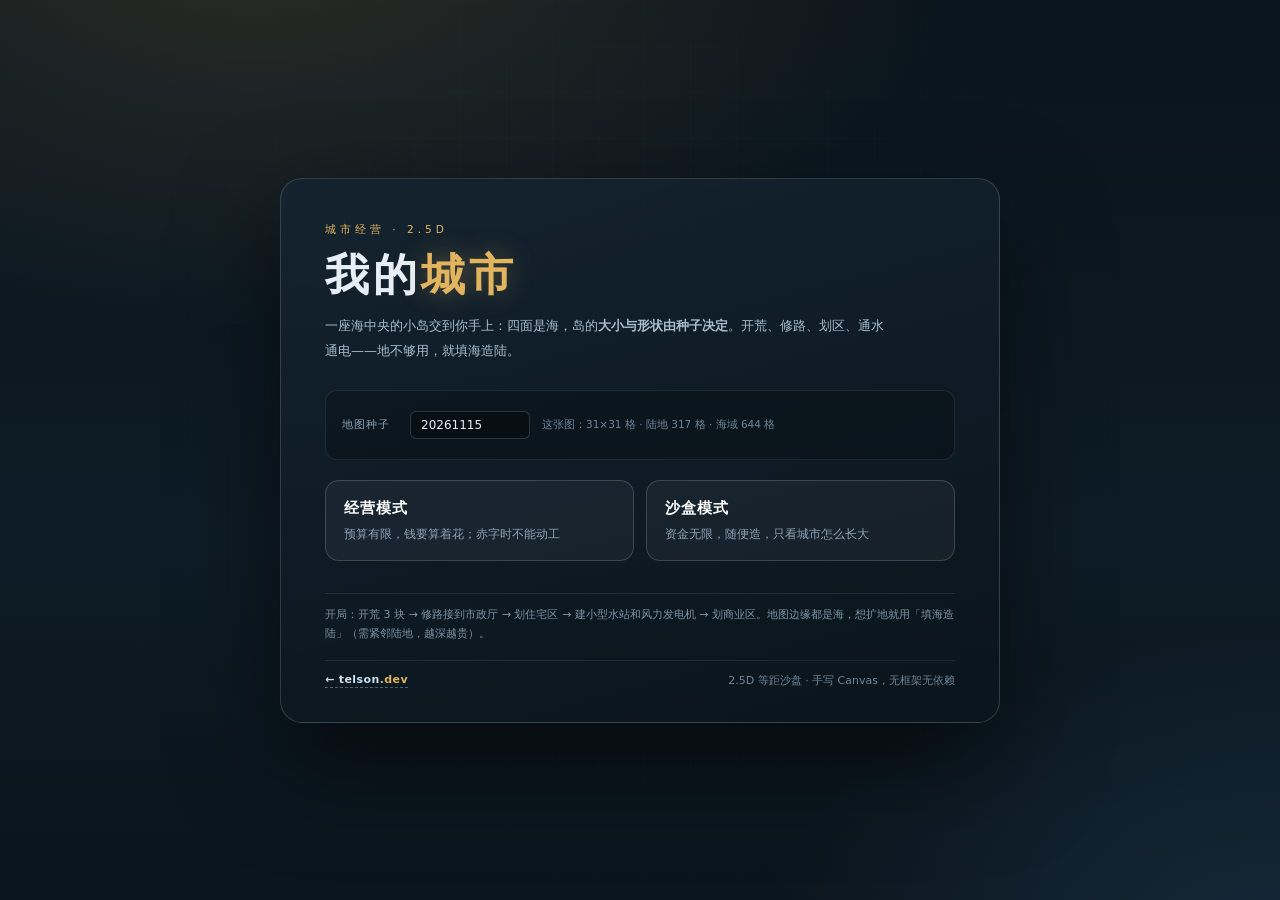
==== games/my-city/index.html @ 54192a28 "feat(games): 上线《我的城市》小游戏（/games/my-city/），作品页与站点地图收录" ====
<!DOCTYPE html>
<html lang="zh-CN">
<head>
<meta charset="utf-8">
<meta name="viewport" content="width=device-width, initial-scale=1">
<title>我的城市 — 一座由种子决定的小岛 | telson.dev</title>
<meta name="description" content="海中央的一座小岛，大小与形状由地图种子决定。开荒、修路、划区、通水通电，地不够就填海造陆。2.5D 等距视角，昼夜变化，经营与沙盒两种模式。">
<meta property="og:type" content="website">
<meta property="og:site_name" content="telson.dev">
<meta property="og:title" content="我的城市 — 一座由种子决定的小岛">
<meta property="og:description" content="开荒、修路、划区、填海造陆，把荒岛经营成城市。2.5D 等距视角，昼夜变化，无框架无依赖。">
<meta property="og:url" content="https://telson.dev/games/my-city/">
<meta name="theme-color" content="#0b161f">
<link rel="canonical" href="https://telson.dev/games/my-city/">
<link rel="icon" href="../../assets/img/icon.svg" type="image/svg+xml">
<link rel="icon" href="../../assets/img/icon.png" type="image/png">
<link rel="stylesheet" href="css/style.css">
</head>
<body>
<div id="app">
  <canvas id="world"></canvas>

  <header id="topbar">
    <div class="brand"><span class="brand-mark">市</span><span class="brand-text">我的城市</span></div>
    <div id="statChips" class="chips"></div>
    <div class="clock">
      <div class="dateline">
        <span id="dateText" class="date">第 1 年 1 月 1 日</span>
        <span id="clockText" class="tclock">06:00</span>
      </div>
      <div class="speedrow">
        <button class="sp" data-speed="0" title="暂停 (空格)">❚❚</button>
        <button class="sp active" data-speed="1" title="1×：5 分钟一天">1×</button>
        <button class="sp" data-speed="2">2×</button>
        <button class="sp" data-speed="4">4×</button>
        <button class="sp" data-speed="8">8×</button>
        <button class="sp" data-speed="16">16×</button>
        <button class="sp" data-speed="32">32×</button>
        <button class="sp" data-speed="64">64×</button>
        <button class="sp" data-speed="128">128×</button>
      </div>
      <div class="progress"><i id="dayBar"></i></div>
    </div>
    <div class="topbtns">
      <button id="btnSave" class="tb">存档</button>
      <button id="btnMenu" class="tb">菜单</button>
    </div>
  </header>

  <aside id="toolbar"></aside>
  <aside id="sidepanel"></aside>
  <div id="infoPanel" class="hidden"></div>
  <div id="layerbar"></div>
  <div id="toasts"></div>
  <div id="modalRoot"></div>

  <div id="startScreen">
    <div class="start-card">
      <div class="start-kicker">城市经营 · 2.5D</div>
      <h1>我的<span class="gold">城市</span></h1>
      <p class="start-sub">一座海中央的小岛交到你手上：四面是海，岛的<b>大小与形状由种子决定</b>。开荒、修路、划区、通水通电——地不够用，就填海造陆。</p>

      <div class="setup">
        <div class="setup-row">
          <span class="setup-label">地图种子</span>
          <input id="seedInput" class="seedinput" value="20261115" maxlength="10" spellcheck="false">
          <span id="seedHint" class="setup-hint">岛的大小、形状、地块与地图尺寸，全部由种子决定</span>
        </div>
      </div>

      <div class="modes">
        <button class="mode" data-mode="manage">
          <b>经营模式</b>
          <span>预算有限，钱要算着花；赤字时不能动工</span>
        </button>
        <button class="mode" data-mode="sandbox">
          <b>沙盒模式</b>
          <span>资金无限，随便造，只看城市怎么长大</span>
        </button>
      </div>

      <div class="start-foot">
        <button id="btnContinue" class="ghost hidden">继续上次存档</button>
        <div class="start-tip">开局：开荒 3 块 → 修路接到市政厅 → 划住宅区 → 建小型水站和风力发电机 → 划商业区。地图边缘都是海，想扩地就用「填海造陆」（需紧邻陆地，越深越贵）。</div>
      </div>

      <div class="start-site">
        <a class="site-mark" href="../../index.html">← telson<span>.dev</span></a>
        <span class="site-note">2.5D 等距沙盘 · 手写 Canvas，无框架无依赖</span>
      </div>
    </div>
  </div>
</div>

<script src="js/util.js"></script>
<script src="js/defs.js"></script>
<script src="js/mapgen.js"></script>
<script src="js/render.js"></script>
<script src="js/sim.js"></script>
<script src="js/ui.js"></script>
<script src="js/game.js"></script>
<script src="js/main.js"></script>
</body>
</html>
---- games/my-city/css/style.css ----
/* ===== 我的城市 ===== */
:root{
  --navy:#0b161f;
  --navy2:#101f2b;
  --panel:rgba(13,25,34,.88);
  --panel2:rgba(18,34,46,.92);
  --line:rgba(255,255,255,.085);
  --line2:rgba(255,255,255,.16);
  --gold:#e2b45f;
  --gold-dim:#a8843d;
  --text:#e7eef5;
  --muted:#8ea3b6;
  --green:#63c07a;
  --red:#e0675f;
  --blue:#5aa9e6;
  --amber:#e0a54a;
  --shadow:0 10px 30px rgba(0,0,0,.36);
}

*{box-sizing:border-box}
html,body{height:100%;margin:0}
body{
  background:var(--navy);
  color:var(--text);
  font-family:"Microsoft YaHei","PingFang SC","Hiragino Sans GB","Source Han Sans SC",system-ui,sans-serif;
  overflow:hidden;
  user-select:none;
  -webkit-font-smoothing:antialiased;
}
button{font-family:inherit;color:inherit;cursor:pointer;border:0;background:none}
.hidden{display:none !important}

#world{position:fixed;inset:0;display:block;width:100%;height:100%;cursor:default}
#world.dragging{cursor:grabbing}
#world.placing{cursor:crosshair}

/* ---------- 顶栏 ---------- */
#topbar{
  position:fixed;left:0;right:0;top:0;height:60px;z-index:30;
  display:flex;align-items:center;gap:14px;padding:0 14px;
  background:linear-gradient(rgba(8,17,24,.96),rgba(8,17,24,.80));
  backdrop-filter:blur(12px);
  border-bottom:1px solid var(--line);
}
.brand{display:flex;align-items:center;gap:9px;padding-right:12px;border-right:1px solid var(--line)}
.brand-mark{
  width:30px;height:30px;display:grid;place-items:center;border-radius:8px;
  background:linear-gradient(150deg,#f0cb82,var(--gold-dim));
  color:#221806;font-weight:800;font-size:16px;
  box-shadow:0 2px 10px rgba(226,180,95,.28), inset 0 1px 0 rgba(255,255,255,.5);
}
.brand-text{font-size:14px;letter-spacing:3px;color:#dce7f1;font-weight:600}

.chips{display:flex;align-items:center;gap:6px;flex:1;overflow:hidden}
.chip{
  display:flex;align-items:baseline;gap:5px;padding:4px 9px;border-radius:8px;
  background:rgba(255,255,255,.045);border:1px solid var(--line);white-space:nowrap;
  transition:.18s;
}
.chip .k{font-size:10px;color:var(--muted);letter-spacing:.5px}
.chip .v{font-size:13px;font-weight:700;font-variant-numeric:tabular-nums;color:#f2f7fc}
.chip.good .v{color:var(--green)}
.chip.bad .v{color:var(--red)}
.chip.warn .v{color:var(--amber)}

.clock{margin-left:auto;display:flex;flex-direction:column;align-items:center;gap:3px;padding:0 14px;border-left:1px solid var(--line);border-right:1px solid var(--line);min-width:288px}
.dateline{display:flex;align-items:baseline;gap:8px;white-space:nowrap}
.date{font-size:11.5px;color:#cfdbe6;letter-spacing:.5px}
.tclock{font-size:11.5px;color:var(--gold);font-variant-numeric:tabular-nums;font-weight:600;letter-spacing:.5px}
.speedrow{display:flex;gap:3px}
.sp{
  height:20px;min-width:25px;padding:0 5px;border-radius:5px;font-size:10.5px;
  color:var(--muted);background:rgba(255,255,255,.05);border:1px solid transparent;transition:.15s;
}
.sp:hover{color:#fff;background:rgba(255,255,255,.12)}
.sp.active{color:#231905;background:linear-gradient(160deg,#ecc877,var(--gold));border-color:#f6dfa9;font-weight:700}
.progress{width:100%;height:2px;background:rgba(255,255,255,.1);border-radius:2px;overflow:hidden}
.progress i{display:block;height:100%;width:0;background:linear-gradient(90deg,var(--gold-dim),var(--gold))}

.topbtns{display:flex;gap:6px}
.tb{
  height:30px;padding:0 13px;border-radius:7px;font-size:12px;color:#cfe0ee;
  background:rgba(255,255,255,.05);border:1px solid var(--line);transition:.15s;
}
.tb:hover{background:rgba(255,255,255,.12);border-color:var(--line2)}

/* ---------- 工具栏 ---------- */
#toolbar{
  position:fixed;left:12px;top:72px;bottom:12px;width:246px;z-index:20;
  overflow-y:auto;overflow-x:hidden;padding:10px;
  background:var(--panel);backdrop-filter:blur(14px);
  border:1px solid var(--line);border-radius:14px;box-shadow:var(--shadow);
  scrollbar-width:thin;scrollbar-color:rgba(255,255,255,.16) transparent;
}
#toolbar::-webkit-scrollbar{width:6px}
#toolbar::-webkit-scrollbar-thumb{background:rgba(255,255,255,.16);border-radius:3px}
.tgroup{margin-bottom:12px}
.tlabel{
  font-size:10px;letter-spacing:2px;color:var(--muted);margin:2px 2px 7px;
  display:flex;align-items:center;gap:6px;
}
.tlabel::after{content:"";flex:1;height:1px;background:var(--line)}
.tool{
  width:100%;display:flex;align-items:center;gap:8px;padding:5px 7px;margin-bottom:5px;
  border-radius:9px;border:1px solid transparent;background:rgba(255,255,255,.028);
  transition:.14s;text-align:left;
}
.tool:hover{background:rgba(255,255,255,.09);border-color:var(--line)}
.tool.active{background:linear-gradient(100deg,rgba(226,180,95,.20),rgba(226,180,95,.06));border-color:rgba(226,180,95,.55)}
.tool .ico{width:42px;height:38px;flex:none;border-radius:6px;background:rgba(0,0,0,.18)}
.tmeta{display:flex;flex-direction:column;gap:1px;min-width:0}
.tmeta b{font-size:12.5px;font-weight:600;color:#eef4fa;letter-spacing:.3px}
.tmeta span{font-size:10px;color:var(--muted);white-space:nowrap;overflow:hidden;text-overflow:ellipsis}
.tool.active .tmeta b{color:#ffe6b4}

.grid2{display:grid;grid-template-columns:1fr 1fr;gap:4px}
.grid2 .tool{margin-bottom:0;flex-direction:row;gap:5px;padding:2px 3px;align-items:center;text-align:left}
.grid2 .tool .ico{width:32px;height:26px}
.grid2 .tmeta{min-width:0}
.grid2 .tmeta b{font-size:10.5px;white-space:nowrap;overflow:hidden;text-overflow:ellipsis}
.grid2 .tmeta span{font-size:8.5px;white-space:nowrap;overflow:hidden;text-overflow:ellipsis}

/* ---------- 右侧面板 ---------- */
#sidepanel{
  position:fixed;right:12px;top:72px;width:240px;z-index:20;
  max-height:calc(100vh - 84px);overflow-y:auto;
  display:flex;flex-direction:column;gap:9px;
  scrollbar-width:thin;scrollbar-color:rgba(255,255,255,.16) transparent;
}
#sidepanel::-webkit-scrollbar{width:6px}
#sidepanel::-webkit-scrollbar-thumb{background:rgba(255,255,255,.16);border-radius:3px}
.card{
  background:var(--panel);backdrop-filter:blur(14px);
  border:1px solid var(--line);border-radius:12px;padding:10px 11px;box-shadow:var(--shadow);
}
.card h3{
  margin:0 0 8px;font-size:11px;font-weight:600;letter-spacing:2px;color:#c9d8e5;
  display:flex;align-items:center;gap:6px;
}
.card h3 .tag{
  font-size:9px;letter-spacing:0;padding:1px 5px;border-radius:4px;font-weight:600;
  background:rgba(226,180,95,.16);color:var(--gold);
}
.row{display:flex;justify-content:space-between;align-items:center;font-size:11.5px;padding:3px 0;color:#c3d3e1}
.row b{font-weight:600;font-variant-numeric:tabular-nums;color:#f0f6fb}
.row .up{color:var(--green)}
.row .down{color:var(--red)}
.bar{height:4px;border-radius:3px;background:rgba(255,255,255,.09);overflow:hidden;margin:2px 0 6px}
.bar i{display:block;height:100%;border-radius:3px;transition:width .3s}
.meter{display:flex;flex-direction:column;gap:0}
.meter .top{display:flex;justify-content:space-between;font-size:11px;color:var(--muted);margin-top:4px}
.meter .top b{color:#dbe7f2;font-weight:600;font-variant-numeric:tabular-nums}

.goal{display:flex;align-items:center;gap:8px;font-size:11.5px;padding:4px 0;color:#c3d3e1}
.goal .dot{width:7px;height:7px;border-radius:50%;background:rgba(255,255,255,.2);flex:none}
.goal.done{color:var(--green)}
.goal.done .dot{background:var(--green);box-shadow:0 0 8px rgba(99,192,122,.7)}
.goal .val{margin-left:auto;color:var(--muted);font-variant-numeric:tabular-nums}

.tut{border-color:rgba(226,180,95,.34);background:linear-gradient(160deg,rgba(226,180,95,.13),rgba(13,25,34,.9))}
.tut .step{font-size:11.5px;color:#e8f0f7;line-height:1.65}
.tut .step em{color:var(--gold);font-style:normal;font-weight:600}
.tut .dots{display:flex;gap:4px;margin-top:8px}
.tut .dots i{height:3px;flex:1;border-radius:2px;background:rgba(255,255,255,.14)}
.tut .dots i.on{background:var(--gold)}

/* ---------- 地块信息 ---------- */
#infoPanel{
  position:fixed;left:266px;bottom:12px;width:290px;z-index:21;
  background:var(--panel2);backdrop-filter:blur(14px);
  border:1px solid var(--line2);border-radius:12px;box-shadow:var(--shadow);
  padding:11px 12px;
}
#infoPanel .ip-head{display:flex;align-items:center;gap:8px;margin-bottom:7px}
#infoPanel .ip-title{font-size:13.5px;font-weight:700;letter-spacing:.5px}
#infoPanel .ip-sub{font-size:10.5px;color:var(--muted)}
#infoPanel .ip-close{margin-left:auto;color:var(--muted);font-size:14px;padding:0 3px}
#infoPanel .ip-close:hover{color:#fff}
#infoPanel .badges{display:flex;flex-wrap:wrap;gap:4px;margin:7px 0}
.badge{font-size:9.5px;padding:2px 6px;border-radius:5px;background:rgba(255,255,255,.07);color:var(--muted);border:1px solid transparent}
.badge.on{color:var(--green);background:rgba(99,192,122,.12);border-color:rgba(99,192,122,.28)}
.badge.off{color:var(--red);background:rgba(224,103,95,.1);border-color:rgba(224,103,95,.24)}
.ip-actions{display:flex;gap:6px;margin-top:9px}
.ip-actions button{
  flex:1;height:28px;border-radius:7px;font-size:11.5px;
  background:rgba(224,103,95,.14);border:1px solid rgba(224,103,95,.32);color:#f0a9a3;
}
.ip-actions button:hover{background:rgba(224,103,95,.26)}

/* ---------- 图层条 ---------- */
#layerbar{
  position:fixed;left:50%;transform:translateX(-50%);bottom:12px;z-index:19;display:flex;gap:5px;
  padding:5px;border-radius:10px;background:var(--panel);border:1px solid var(--line);
  backdrop-filter:blur(12px);box-shadow:var(--shadow);
}
.lb{height:26px;padding:0 10px;border-radius:6px;font-size:11px;color:var(--muted);white-space:nowrap;transition:.14s}
.lb:hover{color:#fff;background:rgba(255,255,255,.1)}
.lb.active{color:#231905;background:linear-gradient(160deg,#ecc877,var(--gold));font-weight:700}
.legend{
  position:fixed;left:240px;bottom:54px;z-index:19;padding:6px 9px;border-radius:8px;
  background:var(--panel);border:1px solid var(--line);font-size:10px;color:var(--muted);
  display:flex;align-items:center;gap:8px;
}
.legend .sw{width:11px;height:11px;border-radius:3px;display:inline-block}

/* ---------- 提示 ---------- */
#toasts{position:fixed;left:50%;transform:translateX(-50%);bottom:58px;width:360px;display:flex;flex-direction:column;align-items:center;gap:6px;z-index:40;pointer-events:none}
.toast{
  max-width:360px;padding:8px 13px;border-radius:9px;font-size:12px;line-height:1.5;
  background:rgba(16,31,43,.96);border:1px solid var(--line2);border-left:3px solid var(--gold);
  box-shadow:var(--shadow);animation:tin .25s ease-out;
}
.toast.bad{border-left-color:var(--red)}
.toast.good{border-left-color:var(--green)}
.toast.out{animation:tout .35s forwards}
@keyframes tin{from{opacity:0;transform:translateY(10px)}to{opacity:1;transform:none}}
@keyframes tout{to{opacity:0;transform:translateY(-6px)}}

/* ---------- 弹窗 ---------- */
#modalRoot{position:fixed;inset:0;z-index:60;display:none;place-items:center;background:rgba(4,9,13,.66);backdrop-filter:blur(5px)}
#modalRoot.on{display:grid}
.modal{
  width:min(560px,calc(100vw - 48px));max-height:calc(100vh - 80px);overflow:auto;
  background:linear-gradient(165deg,rgba(22,38,51,.98),rgba(12,24,33,.99));
  border:1px solid var(--line2);border-radius:16px;padding:22px 24px;box-shadow:0 24px 70px rgba(0,0,0,.6);
  animation:min .22s ease-out;
}
@keyframes min{from{opacity:0;transform:translateY(14px) scale(.98)}to{opacity:1;transform:none}}
.modal .m-kicker{font-size:10px;letter-spacing:2.5px;color:var(--gold);margin-bottom:6px}
.modal h2{margin:0 0 10px;font-size:19px;letter-spacing:1px;font-weight:700}
.modal p{margin:0 0 14px;font-size:12.5px;line-height:1.8;color:#b9cad8}
.modal .m-actions{display:flex;flex-direction:column;gap:7px;margin-top:14px}
.mbtn{
  padding:11px 14px;border-radius:9px;font-size:12.5px;text-align:left;
  background:rgba(255,255,255,.055);border:1px solid var(--line2);transition:.15s;line-height:1.5;
}
.mbtn:hover{background:rgba(226,180,95,.16);border-color:rgba(226,180,95,.5)}
.mbtn b{display:block;font-size:12.5px;margin-bottom:2px;color:#fff}
.mbtn span{color:var(--muted);font-size:11px}
.mrow{display:flex;gap:8px;margin-top:16px;justify-content:flex-end}
.mrow button{
  height:32px;padding:0 16px;border-radius:8px;font-size:12px;color:#cfe0ee;
  background:rgba(255,255,255,.06);border:1px solid var(--line2);
}
.mrow button.primary{background:linear-gradient(160deg,#ecc877,var(--gold));color:#221806;font-weight:700;border-color:#f6dfa9}
.mrow button:hover{filter:brightness(1.1)}
.grade{font-size:56px;font-weight:800;letter-spacing:2px;line-height:1;
  background:linear-gradient(160deg,#ffe9b0,var(--gold-dim));-webkit-background-clip:text;background-clip:text;color:transparent}
.mlist{display:grid;grid-template-columns:1fr 1fr;gap:8px 16px;margin:12px 0}
.mlist div{display:flex;justify-content:space-between;font-size:12px;color:#b9cad8;padding:4px 0;border-bottom:1px dashed rgba(255,255,255,.09)}
.mlist b{color:#fff;font-variant-numeric:tabular-nums}
.slot{
  display:flex;align-items:center;gap:10px;padding:10px 12px;border-radius:9px;
  background:rgba(255,255,255,.045);border:1px solid var(--line);margin-bottom:6px;
}
.slot .sinfo{flex:1;min-width:0}
.slot .sinfo b{display:block;font-size:12px}
.slot .sinfo span{font-size:10.5px;color:var(--muted)}
.slot button{height:26px;padding:0 10px;border-radius:6px;font-size:11px;background:rgba(255,255,255,.08);border:1px solid var(--line2);color:#cfe0ee}
.slot button:hover{background:rgba(255,255,255,.16)}

/* ---------- 开始界面 ---------- */
#startScreen{
  position:fixed;inset:0;z-index:80;display:grid;place-items:center;overflow:auto;
  background:
    radial-gradient(1200px 700px at 20% -10%,rgba(226,180,95,.16),transparent 60%),
    radial-gradient(900px 600px at 100% 110%,rgba(90,169,230,.16),transparent 60%),
    linear-gradient(180deg,#0a141c,#0d1c26 60%,#0a141c);
}
#startScreen::before{
  content:"";position:absolute;inset:0;opacity:.5;
  background-image:linear-gradient(rgba(255,255,255,.03) 1px,transparent 1px),linear-gradient(90deg,rgba(255,255,255,.03) 1px,transparent 1px);
  background-size:46px 46px;
  mask-image:radial-gradient(circle at 50% 45%,#000 20%,transparent 78%);
}
.start-card{position:relative;width:min(720px,calc(100vw - 48px));padding:44px 44px 34px;
  background:linear-gradient(165deg,rgba(20,36,48,.92),rgba(10,20,28,.96));
  border:1px solid var(--line2);border-radius:22px;box-shadow:0 40px 100px rgba(0,0,0,.55);
}
.start-kicker{font-size:10.5px;letter-spacing:4px;color:var(--gold);margin-bottom:14px}
.start-card h1{margin:0 0 14px;font-size:44px;letter-spacing:4px;font-weight:800;line-height:1.1}
.start-card h1 .gold{color:var(--gold);text-shadow:0 0 26px rgba(226,180,95,.35)}
.start-sub{margin:0 0 26px;font-size:13px;line-height:1.95;color:#a9bccc;max-width:560px}
.modes{display:grid;grid-template-columns:1fr 1fr;gap:12px}
.mode{
  text-align:left;padding:18px 18px 16px;border-radius:14px;
  background:rgba(255,255,255,.045);border:1px solid var(--line2);transition:.18s;
}
.mode:hover{background:rgba(226,180,95,.12);border-color:rgba(226,180,95,.55);transform:translateY(-2px)}
.mode b{display:block;font-size:15px;margin-bottom:7px;letter-spacing:1px;color:#fff}
.mode span{font-size:11.5px;line-height:1.7;color:var(--muted)}
.start-foot{display:flex;align-items:center;gap:12px;margin-top:18px}
.seed{font-size:11px;color:var(--muted);display:flex;align-items:center;gap:8px}
.seed input{
  width:110px;height:30px;border-radius:7px;padding:0 10px;font-size:12px;color:#e7eef5;
  background:rgba(0,0,0,.3);border:1px solid var(--line2);outline:none;font-family:inherit;
}
.seed input:focus{border-color:rgba(226,180,95,.6)}
.ghost{height:30px;padding:0 14px;border-radius:7px;font-size:11.5px;color:#cfe0ee;
  background:transparent;border:1px dashed var(--line2)}
.ghost:hover{background:rgba(255,255,255,.07)}
.start-tip{font-size:11px;color:#7e93a5;line-height:1.7;border-top:1px solid var(--line);padding-top:12px;margin-top:14px;flex:1}

/* ---------- 开始界面：尺寸设置 ---------- */
.setup{margin:0 0 20px;padding:14px 16px;border-radius:12px;background:rgba(0,0,0,.22);border:1px solid var(--line)}
.setup-row{display:flex;align-items:center;gap:12px;margin:6px 0;flex-wrap:wrap}
.setup-label{font-size:11px;color:var(--muted);letter-spacing:1px;min-width:56px}
.seedinput{
  width:120px;height:28px;border-radius:6px;padding:0 10px;font-size:12px;color:#e7eef5;
  background:rgba(0,0,0,.3);border:1px solid var(--line2);outline:none;font-family:inherit;
}
.seedinput:focus{border-color:rgba(226,180,95,.6)}
.setup-hint{font-size:10.5px;color:#6f8496}
.ip-desc{font-size:11px;line-height:1.6;color:#9fb2c2;margin:2px 0 6px;padding-bottom:6px;border-bottom:1px dashed rgba(255,255,255,.09)}

/* 窄屏兜底 */
@media (max-width:1180px){
  #sidepanel{display:none}
  .chips .chip.opt{display:none}
  #infoPanel{width:250px}
  #toolbar{width:226px}
}

/* 站点归属条（嵌到 telson.dev 时显示） */
.start-site{
  display:flex;align-items:center;justify-content:space-between;gap:12px;
  margin-top:16px;padding-top:12px;border-top:1px solid var(--line);
  font-size:11px;color:#7e93a5;flex-wrap:wrap;
}
.site-mark{
  color:#cfe0ee;text-decoration:none;font-weight:600;letter-spacing:.4px;
  border-bottom:1px dashed rgba(207,224,238,.35);padding-bottom:1px;
}
.site-mark span{color:var(--gold)}
.site-mark:hover{color:#fff;border-bottom-color:var(--gold)}
.site-note{color:#6f8496}
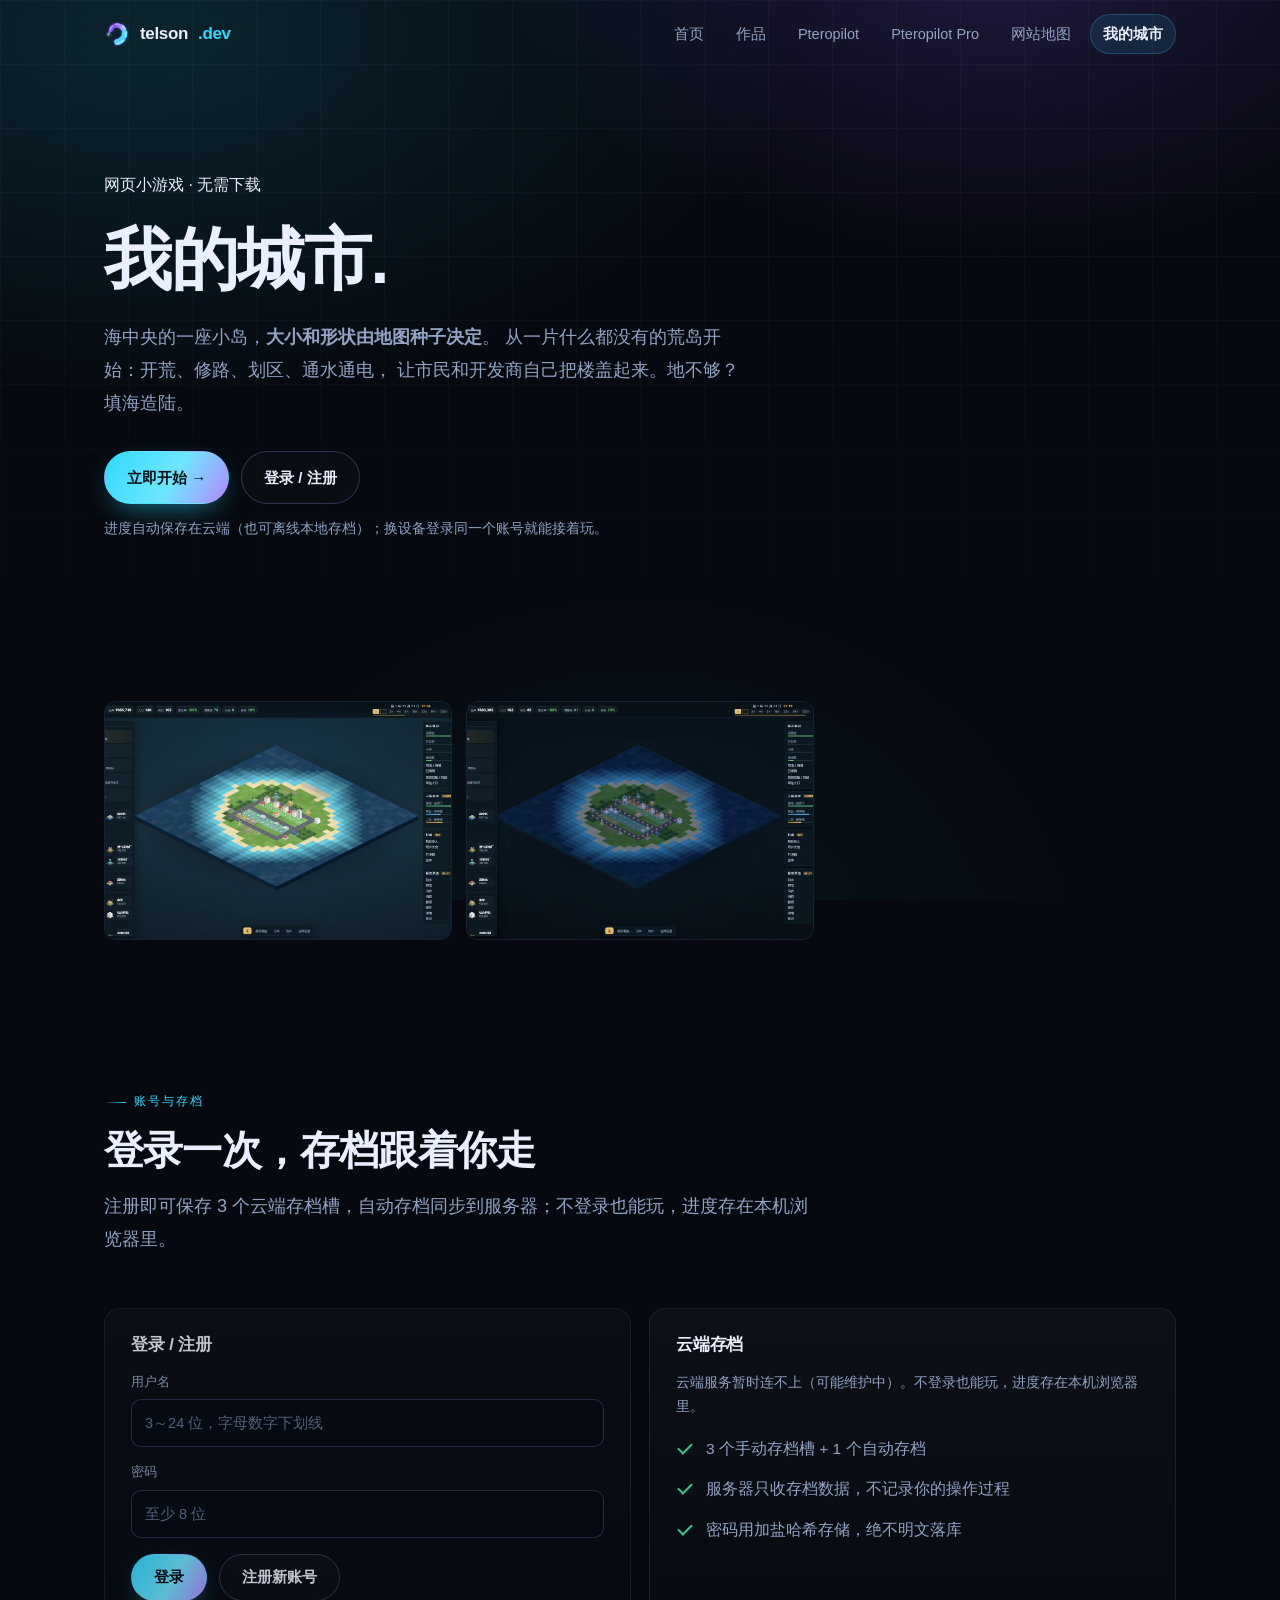
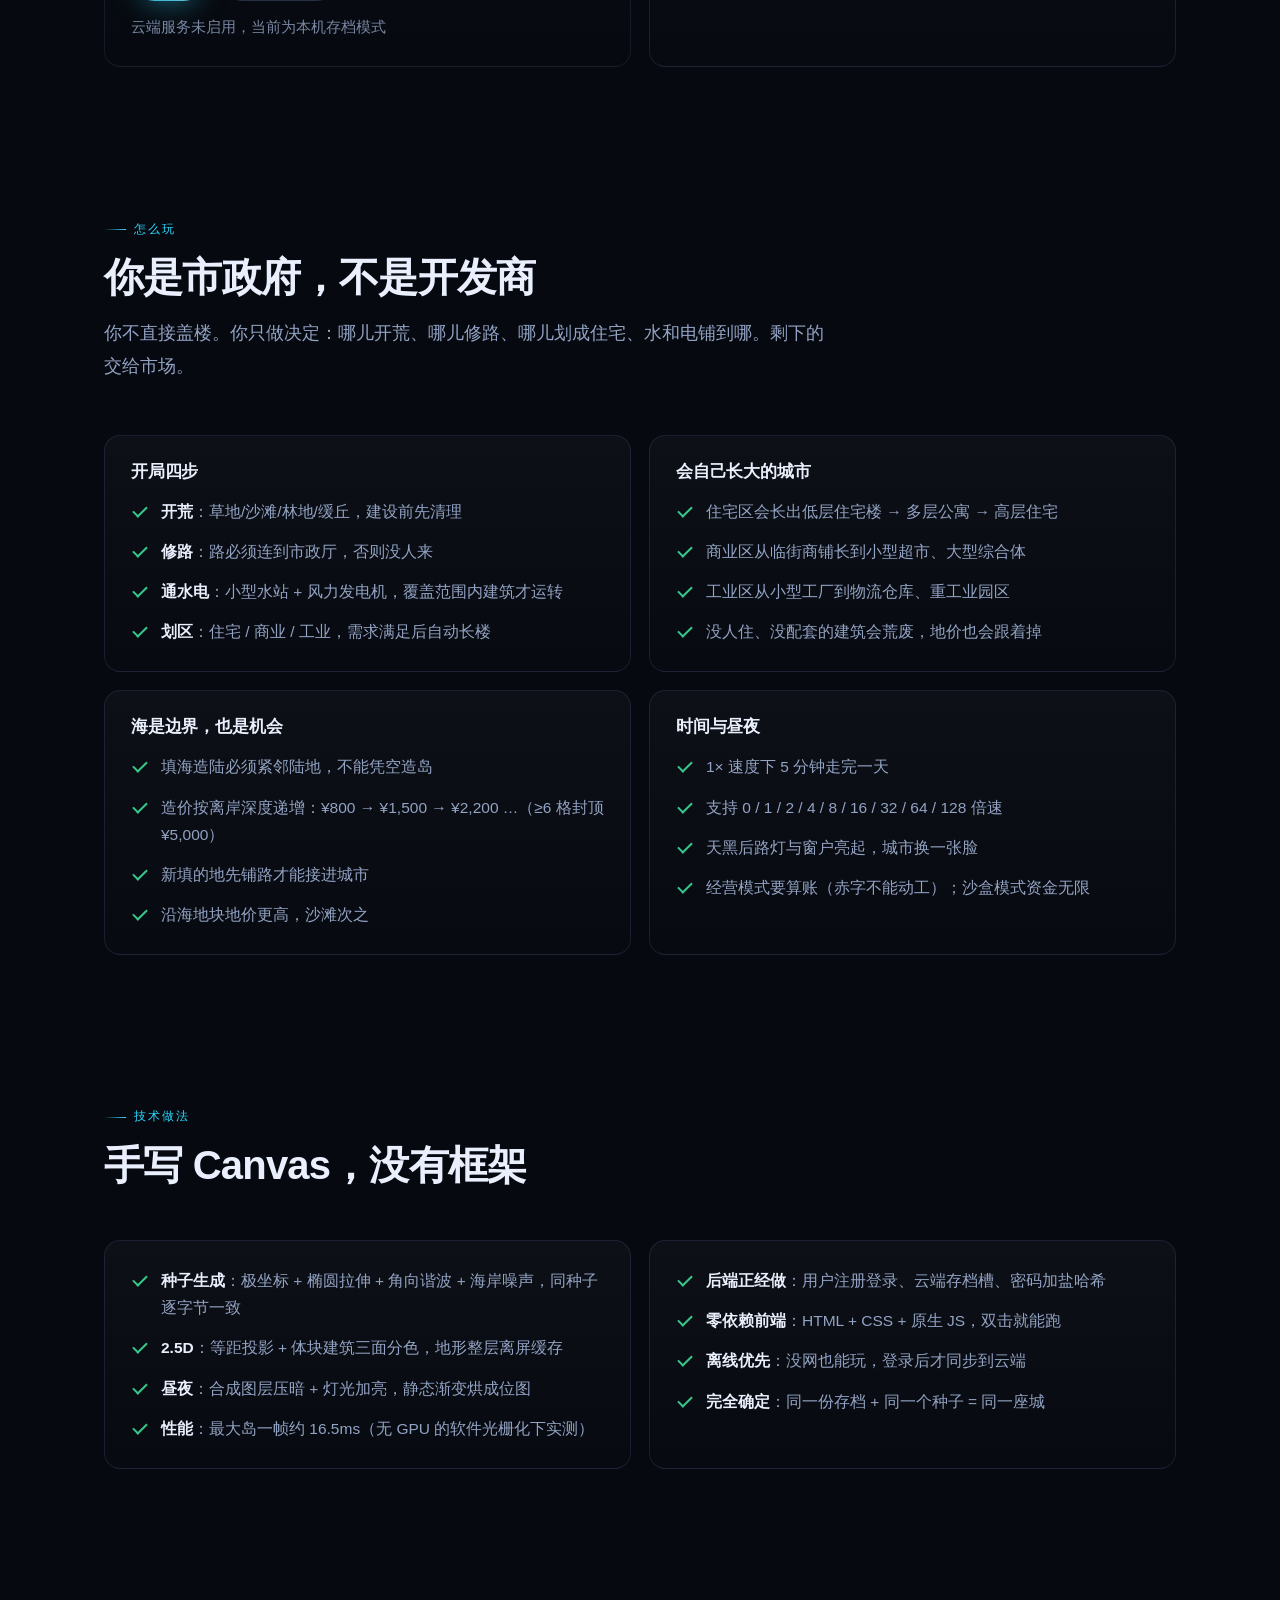
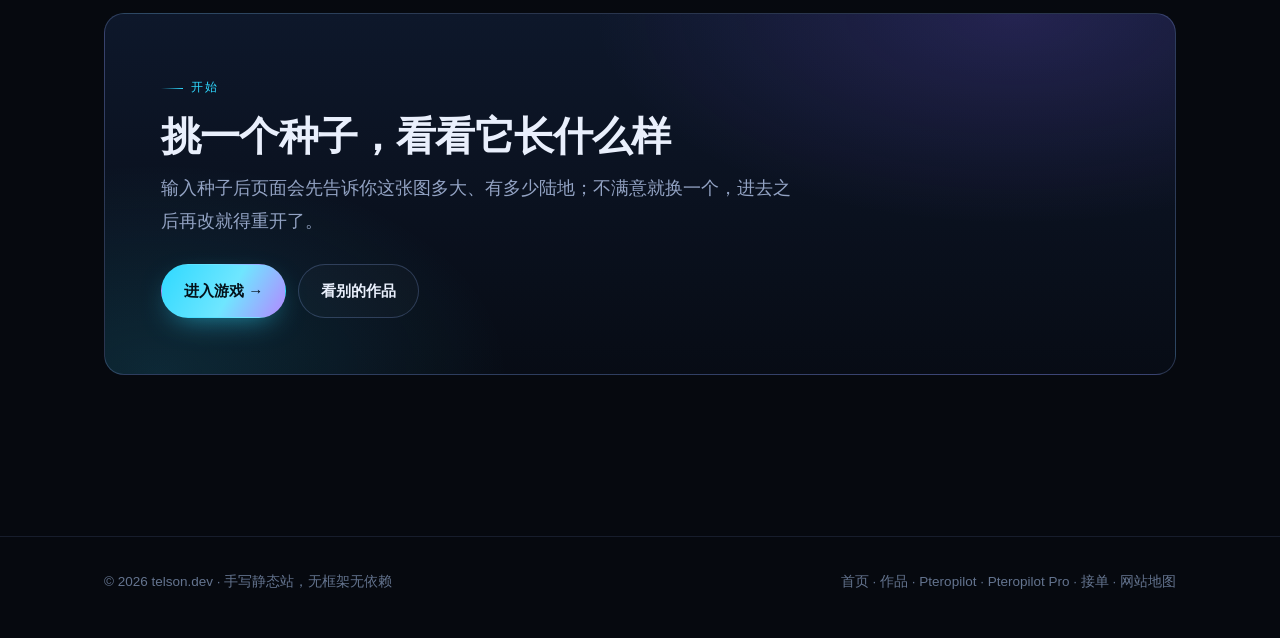
==== commit d23f7013: "feat(games): ????????????,??????/?????,????????? 12" ====
--- a/games/my-city/index.html
+++ b/games/my-city/index.html
@@ -4,101 +4,250 @@
 <meta charset="utf-8">
 <meta name="viewport" content="width=device-width, initial-scale=1">
 <title>我的城市 — 一座由种子决定的小岛 | telson.dev</title>
-<meta name="description" content="海中央的一座小岛，大小与形状由地图种子决定。开荒、修路、划区、通水通电，地不够就填海造陆。2.5D 等距视角，昼夜变化，经营与沙盒两种模式。">
+<meta name="description" content="海中央的一座小岛，大小与形状由地图种子决定。开荒、修路、划区、通水通电，地不够就填海造陆。2.5D 等距视角，昼夜变化，经营与沙盒两种模式，支持云端存档。">
+<meta name="author" content="telson">
 <meta property="og:type" content="website">
 <meta property="og:site_name" content="telson.dev">
 <meta property="og:title" content="我的城市 — 一座由种子决定的小岛">
 <meta property="og:description" content="开荒、修路、划区、填海造陆，把荒岛经营成城市。2.5D 等距视角，昼夜变化，无框架无依赖。">
+<meta property="og:image" content="https://telson.dev/assets/img/my-city.jpg">
 <meta property="og:url" content="https://telson.dev/games/my-city/">
-<meta name="theme-color" content="#0b161f">
-<link rel="canonical" href="https://telson.dev/games/my-city/">
+<meta name="twitter:card" content="summary_large_image">
+<meta name="theme-color" content="#06090f">
 <link rel="icon" href="../../assets/img/icon.svg" type="image/svg+xml">
 <link rel="icon" href="../../assets/img/icon.png" type="image/png">
-<link rel="stylesheet" href="css/style.css">
+<link rel="canonical" href="https://telson.dev/games/my-city/">
+<script type="application/ld+json">{"@context":"https://schema.org","@type":"VideoGame","name":"我的城市","alternateName":"My City","url":"https://telson.dev/games/my-city/","description":"种子生成的海岛城市经营游戏，2.5D 等距视角，支持填海造陆与昼夜变化。","genre":"城市经营","gamePlatform":"Web","applicationCategory":"Game","operatingSystem":"任意（浏览器）","author":{"@type":"Person","name":"telson","url":"https://telson.dev/"}}</script>
+<link rel="stylesheet" href="../../assets/css/style.css?v=20261121a">
 </head>
-<body>
-<div id="app">
-  <canvas id="world"></canvas>
-
-  <header id="topbar">
-    <div class="brand"><span class="brand-mark">市</span><span class="brand-text">我的城市</span></div>
-    <div id="statChips" class="chips"></div>
-    <div class="clock">
-      <div class="dateline">
-        <span id="dateText" class="date">第 1 年 1 月 1 日</span>
-        <span id="clockText" class="tclock">06:00</span>
-      </div>
-      <div class="speedrow">
-        <button class="sp" data-speed="0" title="暂停 (空格)">❚❚</button>
-        <button class="sp active" data-speed="1" title="1×：5 分钟一天">1×</button>
-        <button class="sp" data-speed="2">2×</button>
-        <button class="sp" data-speed="4">4×</button>
-        <button class="sp" data-speed="8">8×</button>
-        <button class="sp" data-speed="16">16×</button>
-        <button class="sp" data-speed="32">32×</button>
-        <button class="sp" data-speed="64">64×</button>
-        <button class="sp" data-speed="128">128×</button>
-      </div>
-      <div class="progress"><i id="dayBar"></i></div>
-    </div>
-    <div class="topbtns">
-      <button id="btnSave" class="tb">存档</button>
-      <button id="btnMenu" class="tb">菜单</button>
-    </div>
-  </header>
-
-  <aside id="toolbar"></aside>
-  <aside id="sidepanel"></aside>
-  <div id="infoPanel" class="hidden"></div>
-  <div id="layerbar"></div>
-  <div id="toasts"></div>
-  <div id="modalRoot"></div>
-
-  <div id="startScreen">
-    <div class="start-card">
-      <div class="start-kicker">城市经营 · 2.5D</div>
-      <h1>我的<span class="gold">城市</span></h1>
-      <p class="start-sub">一座海中央的小岛交到你手上：四面是海，岛的<b>大小与形状由种子决定</b>。开荒、修路、划区、通水通电——地不够用，就填海造陆。</p>
-
-      <div class="setup">
-        <div class="setup-row">
-          <span class="setup-label">地图种子</span>
-          <input id="seedInput" class="seedinput" value="20261115" maxlength="10" spellcheck="false">
-          <span id="seedHint" class="setup-hint">岛的大小、形状、地块与地图尺寸，全部由种子决定</span>
-        </div>
-      </div>
-
-      <div class="modes">
-        <button class="mode" data-mode="manage">
-          <b>经营模式</b>
-          <span>预算有限，钱要算着花；赤字时不能动工</span>
-        </button>
-        <button class="mode" data-mode="sandbox">
-          <b>沙盒模式</b>
-          <span>资金无限，随便造，只看城市怎么长大</span>
-        </button>
-      </div>
-
-      <div class="start-foot">
-        <button id="btnContinue" class="ghost hidden">继续上次存档</button>
-        <div class="start-tip">开局：开荒 3 块 → 修路接到市政厅 → 划住宅区 → 建小型水站和风力发电机 → 划商业区。地图边缘都是海，想扩地就用「填海造陆」（需紧邻陆地，越深越贵）。</div>
-      </div>
-
-      <div class="start-site">
-        <a class="site-mark" href="../../index.html">← telson<span>.dev</span></a>
-        <span class="site-note">2.5D 等距沙盘 · 手写 Canvas，无框架无依赖</span>
-      </div>
-    </div>
+<body data-title-zh="我的城市 — 一座由种子决定的小岛 | telson.dev" data-title-tw="我的城市 — 一座由種子決定的小島 | telson.dev" data-title-en="My City — an island decided by a seed | telson.dev">
+
+<div class="bg-field"></div>
+<div class="bg-grid"></div>
+<canvas class="grid-canvas" aria-hidden="true"></canvas>
+<div class="scroll-progress" aria-hidden="true"><i></i></div>
+
+<header class="nav">
+  <div class="wrap nav__inner">
+    <a class="brand" href="../../index.html">
+      <img src="../../assets/img/mark.svg" alt="telson">
+      telson<span>.dev</span>
+    </a>
+    <button class="nav__toggle" type="button" aria-label="菜单" aria-expanded="false" aria-controls="nav-links">
+      <svg width="18" height="18" viewBox="0 0 24 24" fill="none" stroke="currentColor" stroke-width="2" stroke-linecap="round"><path d="M4 7h16M4 12h16M4 17h16"/></svg>
+    </button>
+    <nav class="nav__links" id="nav-links" aria-label="主导航">
+      <a class="nav__link" href="../../index.html">首页</a>
+      <a class="nav__link" href="../../projects.html">作品</a>
+      <a class="nav__link" href="../../pteropilot.html">Pteropilot</a>
+      <a class="nav__link" href="../../pro.html">Pteropilot Pro</a>
+      <a class="nav__link" href="../../sitemap.html">网站地图</a>
+      <a class="nav__link nav__link--cta" href="./" aria-current="page">我的城市</a>
+    </nav>
   </div>
-</div>
-
-<script src="js/util.js"></script>
-<script src="js/defs.js"></script>
-<script src="js/mapgen.js"></script>
-<script src="js/render.js"></script>
-<script src="js/sim.js"></script>
-<script src="js/ui.js"></script>
-<script src="js/game.js"></script>
-<script src="js/main.js"></script>
+</header>
+
+<main>
+
+  <!-- ============ hero ============ -->
+  <section class="hero">
+    <div class="wrap">
+      <div class="hero__badge"><span class="dot-live"></span>网页小游戏 · 无需下载</div>
+      <h1>我的城市<span class="hero__grad">.</span></h1>
+      <p class="lead" style="max-width:640px">
+        海中央的一座小岛，<strong>大小和形状由地图种子决定</strong>。
+        从一片什么都没有的荒岛开始：开荒、修路、划区、通水通电，
+        让市民和开发商自己把楼盖起来。地不够？填海造陆。
+      </p>
+      <div class="btn-row" style="margin-top:30px">
+        <a class="btn btn--primary" href="play/">立即开始 →</a>
+        <a class="btn btn--ghost" href="#account" data-zh="登录 / 注册" data-zh-tw="登入 / 註冊" data-en="Sign in / Sign up">登录 / 注册</a>
+      </div>
+      <p class="muted" style="margin-top:14px;font-size:13.5px">
+        进度自动保存在云端（也可离线本地存档）；换设备登录同一个账号就能接着玩。
+      </p>
+    </div>
+  </section>
+
+  <!-- ============ 画面 ============ -->
+  <section class="section section--tight">
+    <div class="wrap">
+      <div class="gallery reveal">
+        <figure>
+          <img src="../../assets/img/my-city.jpg" alt="我的城市：发展中的海岛城市，白天" loading="lazy" width="1600" height="900">
+          <figcaption>白天 · 街区长起来之后</figcaption>
+        </figure>
+        <figure>
+          <img src="../../assets/img/my-city-night.jpg" alt="我的城市：同一座岛的夜晚，窗户与路灯亮起" loading="lazy" width="1600" height="900">
+          <figcaption>夜晚 · 窗户和路灯会亮</figcaption>
+        </figure>
+      </div>
+    </div>
+  </section>
+
+  <!-- ============ 账号 ============ -->
+  <section class="section section--tight" id="account">
+    <div class="wrap">
+      <div class="section-head reveal">
+        <p class="eyebrow">账号与存档</p>
+        <h2>登录一次，存档跟着你走</h2>
+        <p class="lead">注册即可保存 3 个云端存档槽，自动存档同步到服务器；不登录也能玩，进度存在本机浏览器里。</p>
+      </div>
+
+      <div class="grid grid--2" style="gap:18px">
+        <div class="card reveal" id="authCard">
+          <h3 style="font-size:17px;margin-bottom:16px">登录 / 注册</h3>
+          <form id="authForm" autocomplete="on" novalidate>
+            <label class="field">
+              <span>用户名</span>
+              <input id="authUser" name="username" type="text" minlength="3" maxlength="24" autocomplete="username" placeholder="3～24 位，字母数字下划线" required>
+            </label>
+            <label class="field">
+              <span>密码</span>
+              <input id="authPass" name="password" type="password" minlength="8" maxlength="72" autocomplete="current-password" placeholder="至少 8 位" required>
+            </label>
+            <div class="btn-row" style="margin-top:16px">
+              <button class="btn btn--primary" type="submit" data-act="login" id="btnLogin">登录</button>
+              <button class="btn btn--ghost" type="button" data-act="register" id="btnRegister">注册新账号</button>
+            </div>
+            <p id="authMsg" class="auth-msg" role="status" aria-live="polite"></p>
+          </form>
+        </div>
+
+        <div class="card reveal" id="cloudCard">
+          <h3 style="font-size:17px;margin-bottom:16px">云端存档</h3>
+          <div id="cloudBody">
+            <p class="muted" style="font-size:13.5px;margin:0">
+              尚未登录。登录后这里会列出你在云端的存档，可以直接读档继续。
+            </p>
+          </div>
+          <ul class="ticks" style="font-size:13.5px;margin-top:16px">
+            <li>3 个手动存档槽 + 1 个自动存档</li>
+            <li>服务器只收存档数据，不记录你的操作过程</li>
+            <li>密码用加盐哈希存储，绝不明文落库</li>
+          </ul>
+        </div>
+      </div>
+    </div>
+  </section>
+
+  <!-- ============ 玩法 ============ -->
+  <section class="section section--tight">
+    <div class="wrap">
+      <div class="section-head reveal">
+        <p class="eyebrow">怎么玩</p>
+        <h2>你是市政府，不是开发商</h2>
+        <p class="lead">你不直接盖楼。你只做决定：哪儿开荒、哪儿修路、哪儿划成住宅、水和电铺到哪。剩下的交给市场。</p>
+      </div>
+
+      <div class="grid grid--2" style="gap:18px">
+        <div class="card reveal">
+          <h3 style="font-size:17px;margin-bottom:16px">开局四步</h3>
+          <ul class="ticks" style="font-size:14.5px">
+            <li><strong>开荒</strong>：草地/沙滩/林地/缓丘，建设前先清理</li>
+            <li><strong>修路</strong>：路必须连到市政厅，否则没人来</li>
+            <li><strong>通水电</strong>：小型水站 + 风力发电机，覆盖范围内建筑才运转</li>
+            <li><strong>划区</strong>：住宅 / 商业 / 工业，需求满足后自动长楼</li>
+          </ul>
+        </div>
+        <div class="card reveal">
+          <h3 style="font-size:17px;margin-bottom:16px">会自己长大的城市</h3>
+          <ul class="ticks" style="font-size:14.5px">
+            <li>住宅区会长出低层住宅楼 → 多层公寓 → 高层住宅</li>
+            <li>商业区从临街商铺长到小型超市、大型综合体</li>
+            <li>工业区从小型工厂到物流仓库、重工业园区</li>
+            <li>没人住、没配套的建筑会荒废，地价也会跟着掉</li>
+          </ul>
+        </div>
+      </div>
+
+      <div class="grid grid--2" style="gap:18px;margin-top:18px">
+        <div class="card reveal">
+          <h3 style="font-size:17px;margin-bottom:16px">海是边界，也是机会</h3>
+          <ul class="ticks" style="font-size:14.5px">
+            <li>填海造陆必须紧邻陆地，不能凭空造岛</li>
+            <li>造价按离岸深度递增：¥800 → ¥1,500 → ¥2,200 …（≥6 格封顶 ¥5,000）</li>
+            <li>新填的地先铺路才能接进城市</li>
+            <li>沿海地块地价更高，沙滩次之</li>
+          </ul>
+        </div>
+        <div class="card reveal">
+          <h3 style="font-size:17px;margin-bottom:16px">时间与昼夜</h3>
+          <ul class="ticks" style="font-size:14.5px">
+            <li>1× 速度下 5 分钟走完一天</li>
+            <li>支持 0 / 1 / 2 / 4 / 8 / 16 / 32 / 64 / 128 倍速</li>
+            <li>天黑后路灯与窗户亮起，城市换一张脸</li>
+            <li>经营模式要算账（赤字不能动工）；沙盒模式资金无限</li>
+          </ul>
+        </div>
+      </div>
+    </div>
+  </section>
+
+  <!-- ============ 技术 ============ -->
+  <section class="section section--tight">
+    <div class="wrap">
+      <div class="section-head reveal">
+        <p class="eyebrow">技术做法</p>
+        <h2>手写 Canvas，没有框架</h2>
+      </div>
+      <div class="grid grid--2" style="gap:18px">
+        <div class="card reveal">
+          <ul class="ticks" style="font-size:14.5px">
+            <li><strong>种子生成</strong>：极坐标 + 椭圆拉伸 + 角向谐波 + 海岸噪声，同种子逐字节一致</li>
+            <li><strong>2.5D</strong>：等距投影 + 体块建筑三面分色，地形整层离屏缓存</li>
+            <li><strong>昼夜</strong>：合成图层压暗 + 灯光加亮，静态渐变烘成位图</li>
+            <li><strong>性能</strong>：最大岛一帧约 16.5ms（无 GPU 的软件光栅化下实测）</li>
+          </ul>
+        </div>
+        <div class="card reveal">
+          <ul class="ticks" style="font-size:14.5px">
+            <li><strong>后端正经做</strong>：用户注册登录、云端存档槽、密码加盐哈希</li>
+            <li><strong>零依赖前端</strong>：HTML + CSS + 原生 JS，双击就能跑</li>
+            <li><strong>离线优先</strong>：没网也能玩，登录后才同步到云端</li>
+            <li><strong>完全确定</strong>：同一份存档 + 同一个种子 = 同一座城</li>
+          </ul>
+        </div>
+      </div>
+    </div>
+  </section>
+
+  <!-- ============ cta ============ -->
+  <section class="section section--tight">
+    <div class="wrap">
+      <div class="contact-band reveal">
+        <p class="eyebrow">开始</p>
+        <h2 style="margin:14px 0 12px">挑一个种子，看看它长什么样</h2>
+        <p class="lead" style="max-width:640px">
+          输入种子后页面会先告诉你这张图多大、有多少陆地；不满意就换一个，进去之后再改就得重开了。
+        </p>
+        <div class="btn-row" style="margin-top:26px">
+          <a class="btn btn--primary" href="play/">进入游戏 →</a>
+          <a class="btn btn--ghost" href="../../projects.html">看别的作品</a>
+        </div>
+      </div>
+    </div>
+  </section>
+
+</main>
+
+<footer class="footer">
+  <div class="wrap footer__inner">
+    <span>© <span data-year>2026</span> telson.dev · 手写静态站，无框架无依赖</span>
+    <span>
+      <a href="../../index.html">首页</a> ·
+      <a href="../../projects.html">作品</a> ·
+      <a href="../../pteropilot.html">Pteropilot</a> ·
+      <a href="../../pro.html">Pteropilot Pro</a> ·
+      <a href="../../services.html">接单</a> ·
+      <a href="../../sitemap.html">网站地图</a>
+    </span>
+  </div>
+</footer>
+
+<script src="../../assets/js/main.js?v=20261116a" defer></script>
+<script src="api-config.js"></script>
+<script src="cloud.js"></script>
+<script src="account.js?v=20261121a" defer></script>
 </body>
 </html>
--- a/assets/css/style.css
+++ b/assets/css/style.css
@@ -0,0 +1,1202 @@
+/* ============================================================
+   telson.dev — design system
+   hand-written, no framework, no external requests
+   ============================================================ */
+
+*, *::before, *::after { box-sizing: border-box; }
+
+:root {
+  --bg: #06090f;
+  --bg-soft: #0a111d;
+  --panel: #0c1424;
+  --panel-2: #0f1a2e;
+  --line: rgba(128, 158, 226, 0.14);
+  --line-strong: rgba(128, 158, 226, 0.28);
+  --text: #e9effc;
+  --muted: #93a3c4;
+  --dim: #64748f;
+  --cyan: #2fd9ff;
+  --purple: #8a5cff;
+  --green: #3ddc97;
+  --amber: #ffb454;
+  --radius: 16px;
+  --radius-sm: 10px;
+  --maxw: 1120px;
+  --font: -apple-system, BlinkMacSystemFont, "Segoe UI", "PingFang SC",
+          "Hiragino Sans GB", "Microsoft YaHei", "Noto Sans SC", sans-serif;
+  --mono: ui-monospace, SFMono-Regular, "Cascadia Code", "JetBrains Mono",
+          Consolas, "Liberation Mono", monospace;
+}
+
+html { scroll-behavior: smooth; }
+
+body {
+  margin: 0;
+  background: var(--bg);
+  color: var(--text);
+  font-family: var(--font);
+  font-size: 16px;
+  line-height: 1.7;
+  -webkit-font-smoothing: antialiased;
+  text-rendering: optimizeLegibility;
+  overflow-x: hidden;
+}
+
+img { max-width: 100%; display: block; }
+
+a { color: inherit; text-decoration: none; }
+
+::selection { background: rgba(47, 217, 255, 0.28); }
+
+:focus-visible {
+  outline: 2px solid var(--cyan);
+  outline-offset: 3px;
+  border-radius: 4px;
+}
+
+/* ---------- ambient background ---------- */
+
+.bg-field {
+  position: fixed;
+  inset: 0;
+  z-index: -1;
+  pointer-events: none;
+  background:
+    radial-gradient(720px 480px at 78% -8%, rgba(138, 92, 255, 0.20), transparent 70%),
+    radial-gradient(900px 520px at 12% 4%, rgba(47, 217, 255, 0.13), transparent 72%),
+    radial-gradient(700px 600px at 50% 108%, rgba(47, 217, 255, 0.06), transparent 70%),
+    var(--bg);
+}
+
+/* 顶部网格：只出现在页面最上方，向下柔和消失 */
+.bg-grid {
+  position: absolute;
+  top: 0;
+  left: 0;
+  right: 0;
+  height: min(780px, 92vh);
+  z-index: -1;
+  pointer-events: none;
+  background-image:
+    linear-gradient(to right, rgba(128, 158, 226, 0.06) 1px, transparent 1px),
+    linear-gradient(to bottom, rgba(128, 158, 226, 0.06) 1px, transparent 1px);
+  background-size: 64px 64px;
+  mask-image: linear-gradient(to bottom, #000 0%, #000 34%, rgba(0, 0, 0, 0.45) 62%, transparent 88%);
+  -webkit-mask-image: linear-gradient(to bottom, #000 0%, #000 34%, rgba(0, 0, 0, 0.45) 62%, transparent 88%);
+}
+
+/* 指针高亮的网格（JS 渲染，覆盖 CSS 网格） */
+.grid-canvas {
+  position: absolute;
+  top: 0;
+  left: 0;
+  width: 100%;
+  height: min(780px, 92vh);
+  z-index: -1;
+  pointer-events: none;
+  mask-image: linear-gradient(to bottom, #000 0%, #000 34%, rgba(0, 0, 0, 0.45) 62%, transparent 88%);
+  -webkit-mask-image: linear-gradient(to bottom, #000 0%, #000 34%, rgba(0, 0, 0, 0.45) 62%, transparent 88%);
+}
+
+body.has-canvas .bg-grid { display: none; }
+
+/* ---------- layout ---------- */
+
+.wrap {
+  width: 100%;
+  max-width: var(--maxw);
+  margin: 0 auto;
+  padding: 0 24px;
+}
+
+.section { padding: clamp(64px, 9vw, 118px) 0; }
+.section--tight { padding: clamp(44px, 6vw, 72px) 0; }
+
+.eyebrow {
+  display: inline-flex;
+  align-items: center;
+  gap: 8px;
+  font-family: var(--mono);
+  font-size: 12px;
+  letter-spacing: 0.16em;
+  text-transform: uppercase;
+  color: var(--cyan);
+}
+
+.eyebrow::before {
+  content: "";
+  width: 22px;
+  height: 1px;
+  background: linear-gradient(90deg, transparent, var(--cyan));
+}
+
+h1, h2, h3 { margin: 0; line-height: 1.18; letter-spacing: -0.02em; font-weight: 800; }
+
+h1 { font-size: clamp(38px, 6.4vw, 68px); }
+h2 { font-size: clamp(28px, 3.6vw, 40px); }
+h3 { font-size: clamp(19px, 2vw, 22px); letter-spacing: -0.01em; }
+
+p { margin: 0; }
+.lead { color: var(--muted); font-size: clamp(16px, 1.6vw, 18px); line-height: 1.85; }
+.muted { color: var(--muted); }
+.dim { color: var(--dim); }
+
+.section-head { max-width: 720px; margin-bottom: clamp(32px, 4vw, 52px); }
+.section-head h2 { margin: 14px 0 16px; }
+
+/* ---------- nav ---------- */
+
+.nav {
+  position: sticky;
+  top: 0;
+  z-index: 60;
+  border-bottom: 1px solid transparent;
+  transition: background 0.3s ease, border-color 0.3s ease;
+}
+
+.nav.is-stuck {
+  background: rgba(6, 9, 15, 0.78);
+  backdrop-filter: blur(14px);
+  -webkit-backdrop-filter: blur(14px);
+  border-bottom-color: var(--line);
+}
+
+.nav__inner {
+  height: 68px;
+  display: flex;
+  align-items: center;
+  justify-content: space-between;
+  gap: 20px;
+}
+
+.brand {
+  display: inline-flex;
+  align-items: center;
+  gap: 10px;
+  font-weight: 800;
+  letter-spacing: -0.02em;
+  font-size: 17px;
+}
+
+.brand img { width: 26px; height: 26px; }
+.brand span { color: var(--cyan); }
+
+.nav__links {
+  display: flex;
+  align-items: center;
+  gap: 6px;
+}
+
+.nav__link {
+  padding: 8px 13px;
+  border-radius: 999px;
+  font-size: 14.5px;
+  color: var(--muted);
+  transition: color 0.2s ease, background 0.2s ease;
+}
+
+.nav__link:hover { color: var(--text); background: rgba(255, 255, 255, 0.05); }
+
+.nav__link[aria-current="page"] {
+  color: var(--text);
+  background: rgba(47, 217, 255, 0.10);
+  box-shadow: inset 0 0 0 1px rgba(47, 217, 255, 0.22);
+}
+
+.nav__link--cta {
+  color: #041119;
+  background: linear-gradient(120deg, var(--cyan), #67e8ff);
+  font-weight: 700;
+}
+
+.nav__link--cta:hover { color: #041119; background: linear-gradient(120deg, #67e8ff, var(--cyan)); }
+
+/* 导航“新”徽标 */
+.nav-new {
+  display: inline-block;
+  margin-left: 6px;
+  padding: 1px 6px;
+  border-radius: 999px;
+  font-size: 10.5px;
+  line-height: 1.4;
+  font-weight: 700;
+  vertical-align: 2px;
+  color: #041119;
+  background: linear-gradient(120deg, #ffd166, #ff9e2c);
+}
+
+@media (max-width: 960px) {
+  .nav__link { font-size: 13.5px; padding: 7px 10px; }
+}
+
+.nav__toggle {
+  display: none;
+  width: 40px;
+  height: 40px;
+  border: 1px solid var(--line);
+  border-radius: 10px;
+  background: transparent;
+  color: var(--text);
+  cursor: pointer;
+  align-items: center;
+  justify-content: center;
+}
+
+/* ---------- buttons ---------- */
+
+.btn {
+  display: inline-flex;
+  align-items: center;
+  gap: 9px;
+  padding: 13px 22px;
+  border-radius: 999px;
+  font-size: 15px;
+  font-weight: 700;
+  border: 1px solid transparent;
+  cursor: pointer;
+  transition: transform 0.18s ease, box-shadow 0.25s ease, background 0.2s ease,
+              border-color 0.2s ease, color 0.2s ease;
+  white-space: nowrap;
+}
+
+.btn:hover { transform: translateY(-1px); }
+.btn:active { transform: translateY(0); }
+
+.btn--primary {
+  color: #041119;
+  background: linear-gradient(120deg, var(--cyan), #6fe6ff 55%, #b388ff);
+  box-shadow: 0 10px 30px -12px rgba(47, 217, 255, 0.7);
+}
+
+.btn--primary:hover { box-shadow: 0 14px 38px -12px rgba(47, 217, 255, 0.85); }
+
+.btn--ghost {
+  color: var(--text);
+  border-color: var(--line-strong);
+  background: rgba(255, 255, 255, 0.02);
+}
+
+.btn--ghost:hover { border-color: rgba(47, 217, 255, 0.45); background: rgba(47, 217, 255, 0.06); }
+
+.btn-row { display: flex; flex-wrap: wrap; gap: 12px; }
+
+/* ---------- hero ---------- */
+
+.hero {
+  position: relative;
+  padding: clamp(56px, 8vw, 104px) 0 clamp(48px, 7vw, 88px);
+}
+
+/* 首页顶部品牌区：大图标 + 站名 + 介绍 */
+.hero__brand {
+  display: flex;
+  justify-content: center;
+  margin-bottom: clamp(30px, 5vw, 56px);
+}
+
+.hero-brand {
+  display: flex;
+  align-items: center;
+  gap: clamp(16px, 3vw, 26px);
+  text-align: left;
+  animation: brand-in 0.9s cubic-bezier(0.2, 0.9, 0.25, 1.15) both;
+}
+
+.hero-brand__logo {
+  width: clamp(76px, 10vw, 108px);
+  height: clamp(76px, 10vw, 108px);
+  filter: drop-shadow(0 0 20px rgba(47, 217, 255, 0.32));
+  animation: brand-float 6s ease-in-out 1.3s infinite;
+}
+
+.hero-brand__name {
+  margin: 0;
+  font-size: clamp(30px, 5vw, 46px);
+  font-weight: 800;
+  letter-spacing: -0.02em;
+  line-height: 1.05;
+}
+.hero-brand__name span { color: var(--cyan); }
+
+.hero-brand__tagline {
+  margin: 8px 0 0;
+  color: var(--muted);
+  font-size: clamp(13px, 1.7vw, 15.5px);
+}
+
+@keyframes brand-in {
+  from { opacity: 0; transform: scale(0.55) translateY(16px); filter: blur(10px); }
+  to { opacity: 1; transform: none; filter: blur(0); }
+}
+
+@keyframes brand-float {
+  0%, 100% { transform: translateY(0); }
+  50% { transform: translateY(-7px); }
+}
+
+/* Minecraft 风格闪烁标语（每次刷新随机一条） */
+.hero-splash {
+  margin: 10px 0 0;
+  color: #ffff55;
+  font-style: italic;
+  font-weight: 700;
+  font-size: clamp(13px, 1.8vw, 16.5px);
+  letter-spacing: 0.02em;
+  text-shadow: 0 0 14px rgba(255, 255, 85, 0.35);
+  cursor: pointer;
+  animation: splash-flicker 4.5s steps(1) infinite;
+  user-select: none;
+}
+
+@keyframes splash-flicker {
+  0%, 100% { opacity: 1; }
+  86% { opacity: 1; }
+  88% { opacity: 0.55; }
+  90% { opacity: 1; }
+  92% { opacity: 0.75; }
+  94% { opacity: 1; }
+}
+
+.hero__grid {
+  display: grid;
+  grid-template-columns: minmax(0, 1.06fr) minmax(0, 0.94fr);
+  gap: clamp(32px, 5vw, 64px);
+  align-items: center;
+}
+
+.hero h1 { margin: 20px 0 22px; }
+
+/* 会流动变色的渐变大字 */
+h1 em {
+  font-style: normal;
+  background: linear-gradient(100deg,
+    #2fd9ff 0%, #7fe9ff 14%, #9db8ff 30%, #8a5cff 48%,
+    #c9a8ff 62%, #9db8ff 76%, #2fd9ff 100%);
+  background-size: 300% 100%;
+  -webkit-background-clip: text;
+  background-clip: text;
+  color: transparent;
+  animation: gradient-pan 11s linear infinite;
+  padding-right: 0.05em;
+}
+
+@keyframes gradient-pan {
+  0% { background-position: 0% 50%; }
+  100% { background-position: 300% 50%; }
+}
+
+.hero__lead { max-width: 560px; }
+
+.hero .btn-row { margin-top: 30px; }
+
+.chips { display: flex; flex-wrap: wrap; gap: 8px; margin-top: 30px; }
+
+.chip {
+  font-family: var(--mono);
+  font-size: 12px;
+  letter-spacing: 0.04em;
+  color: var(--muted);
+  padding: 5px 11px;
+  border-radius: 999px;
+  border: 1px solid var(--line);
+  background: rgba(255, 255, 255, 0.02);
+}
+
+/* framed hero visual */
+
+.frame {
+  position: relative;
+  border-radius: 18px;
+  border: 1px solid var(--line-strong);
+  background: linear-gradient(180deg, rgba(20, 32, 54, 0.9), rgba(8, 14, 24, 0.92));
+  overflow: hidden;
+  box-shadow:
+    0 40px 90px -40px rgba(0, 0, 0, 0.9),
+    0 0 0 1px rgba(255, 255, 255, 0.02) inset;
+}
+
+.frame__bar {
+  display: flex;
+  align-items: center;
+  gap: 6px;
+  padding: 10px 14px;
+  border-bottom: 1px solid var(--line);
+  background: rgba(255, 255, 255, 0.02);
+}
+
+.frame__dot { width: 9px; height: 9px; border-radius: 50%; background: #2b3a55; }
+.frame__dot:nth-child(1) { background: #ff6b6b80; }
+.frame__dot:nth-child(2) { background: #ffb45480; }
+.frame__dot:nth-child(3) { background: #3ddc9780; }
+
+.frame__url {
+  margin-left: 8px;
+  font-family: var(--mono);
+  font-size: 11.5px;
+  color: var(--dim);
+  overflow: hidden;
+  white-space: nowrap;
+  text-overflow: ellipsis;
+}
+
+.frame__body { position: relative; aspect-ratio: 16 / 9; }
+.frame__body img { width: 100%; height: 100%; object-fit: cover; }
+
+.frame__glow {
+  position: absolute;
+  inset: 0;
+  z-index: -1;
+  background: radial-gradient(closest-side, rgba(47, 217, 255, 0.18), transparent 70%);
+  filter: blur(20px);
+}
+
+.hero__visual { position: relative; }
+
+.float-card {
+  position: absolute;
+  left: -18px;
+  bottom: -22px;
+  display: flex;
+  align-items: center;
+  gap: 12px;
+  padding: 12px 16px;
+  border-radius: 12px;
+  border: 1px solid var(--line-strong);
+  background: rgba(9, 16, 28, 0.92);
+  backdrop-filter: blur(10px);
+  box-shadow: 0 20px 50px -24px rgba(0, 0, 0, 0.9);
+  font-family: var(--mono);
+  font-size: 12.5px;
+  color: var(--text);
+}
+
+.float-card .prompt { color: var(--green); }
+
+/* ---------- cards / grids ---------- */
+
+.grid { display: grid; gap: 18px; }
+.grid > * { min-width: 0; }
+.grid--2 { grid-template-columns: repeat(2, minmax(0, 1fr)); }
+.grid--3 { grid-template-columns: repeat(3, minmax(0, 1fr)); }
+.grid--4 { grid-template-columns: repeat(4, minmax(0, 1fr)); }
+
+.card {
+  position: relative;
+  padding: 26px;
+  border-radius: var(--radius);
+  border: 1px solid var(--line);
+  background:
+    linear-gradient(180deg, rgba(255, 255, 255, 0.032), rgba(255, 255, 255, 0.008));
+  transition: border-color 0.25s ease, transform 0.25s ease, background 0.25s ease;
+}
+
+.card:hover {
+  border-color: rgba(47, 217, 255, 0.34);
+  transform: translateY(-3px);
+  background:
+    linear-gradient(180deg, rgba(47, 217, 255, 0.06), rgba(255, 255, 255, 0.01));
+}
+
+.card h3 { margin-bottom: 10px; }
+.card p { color: var(--muted); font-size: 15px; line-height: 1.8; }
+
+.card__icon {
+  width: 42px;
+  height: 42px;
+  display: grid;
+  place-items: center;
+  border-radius: 12px;
+  margin-bottom: 18px;
+  border: 1px solid var(--line);
+  background: rgba(47, 217, 255, 0.08);
+  color: var(--cyan);
+  font-family: var(--mono);
+  font-size: 16px;
+}
+
+.card__price {
+  display: inline-block;
+  margin-top: 18px;
+  font-family: var(--mono);
+  font-size: 13px;
+  color: var(--cyan);
+  padding: 4px 10px;
+  border-radius: 999px;
+  border: 1px solid rgba(47, 217, 255, 0.24);
+  background: rgba(47, 217, 255, 0.07);
+}
+
+/* feature project card */
+
+.feature {
+  display: grid;
+  grid-template-columns: minmax(0, 1.02fr) minmax(0, 0.98fr);
+  gap: 0;
+  border-radius: 20px;
+  border: 1px solid var(--line-strong);
+  background: linear-gradient(180deg, rgba(14, 24, 40, 0.9), rgba(8, 13, 22, 0.9));
+  overflow: hidden;
+}
+
+.feature__media { position: relative; min-height: 300px; background: #070c15; }
+.feature__media img { width: 100%; height: 100%; object-fit: cover; }
+
+.feature__media::after {
+  content: "";
+  position: absolute;
+  inset: 0;
+  background: linear-gradient(90deg, transparent 55%, rgba(8, 13, 22, 0.85));
+}
+
+.feature__body { padding: clamp(26px, 3.4vw, 44px); }
+
+.feature__body h3 { font-size: clamp(24px, 2.6vw, 32px); margin: 10px 0 14px; }
+.feature__body p { color: var(--muted); }
+
+.tags { display: flex; flex-wrap: wrap; gap: 7px; margin: 20px 0 24px; }
+
+.tag {
+  font-family: var(--mono);
+  font-size: 11.5px;
+  color: var(--muted);
+  padding: 4px 9px;
+  border-radius: 6px;
+  border: 1px solid var(--line);
+  background: rgba(255, 255, 255, 0.025);
+}
+
+.link-row { display: flex; flex-wrap: wrap; gap: 18px; align-items: center; }
+
+.textlink {
+  display: inline-flex;
+  align-items: center;
+  gap: 6px;
+  font-weight: 700;
+  font-size: 14.5px;
+  color: var(--cyan);
+  border-bottom: 1px solid transparent;
+  transition: border-color 0.2s ease, color 0.2s ease;
+}
+
+.textlink:hover { border-bottom-color: rgba(47, 217, 255, 0.5); }
+.textlink--muted { color: var(--muted); }
+.textlink--muted:hover { color: var(--text); border-bottom-color: var(--line-strong); }
+
+/* ---------- code blocks ---------- */
+
+.code {
+  position: relative;
+  max-width: 100%;
+  margin: 0;
+  padding: 18px 20px;
+  border-radius: var(--radius-sm);
+  border: 1px solid var(--line);
+  background: #060b14;
+  font-family: var(--mono);
+  font-size: 13.5px;
+  line-height: 1.75;
+  color: #c9d6f0;
+  overflow-x: auto;
+}
+
+.code .c { color: #5d6f8e; }
+.code .k { color: var(--purple); }
+.code .s { color: var(--green); }
+.code .n { color: var(--amber); }
+
+.code__head {
+  display: flex;
+  align-items: center;
+  justify-content: space-between;
+  gap: 12px;
+  margin-bottom: 10px;
+}
+
+.code__label {
+  font-family: var(--mono);
+  font-size: 11.5px;
+  letter-spacing: 0.1em;
+  text-transform: uppercase;
+  color: var(--dim);
+}
+
+.copy {
+  border: 1px solid var(--line);
+  background: rgba(255, 255, 255, 0.03);
+  color: var(--muted);
+  font-family: var(--mono);
+  font-size: 11.5px;
+  padding: 5px 10px;
+  border-radius: 7px;
+  cursor: pointer;
+  transition: color 0.2s ease, border-color 0.2s ease, background 0.2s ease;
+}
+
+.copy:hover { color: var(--cyan); border-color: rgba(47, 217, 255, 0.35); }
+.copy.is-done { color: var(--green); border-color: rgba(61, 220, 151, 0.4); }
+
+/* ---------- lists / bullets ---------- */
+
+.ticks { list-style: none; margin: 0; padding: 0; display: grid; gap: 13px; }
+
+.ticks li {
+  position: relative;
+  padding-left: 30px;
+  color: var(--muted);
+  font-size: 15.5px;
+  line-height: 1.75;
+}
+
+.ticks li::before {
+  content: "";
+  position: absolute;
+  left: 2px;
+  top: 8px;
+  width: 14px;
+  height: 8px;
+  border-left: 2px solid var(--green);
+  border-bottom: 2px solid var(--green);
+  transform: rotate(-45deg);
+  opacity: 0.9;
+}
+
+.ticks strong { color: var(--text); font-weight: 700; }
+
+.crosses li::before {
+  border: 0;
+  width: 12px;
+  height: 12px;
+  top: 7px;
+  left: 3px;
+  background:
+    linear-gradient(45deg, transparent 44%, #ff6b81 44%, #ff6b81 56%, transparent 56%),
+    linear-gradient(-45deg, transparent 44%, #ff6b81 44%, #ff6b81 56%, transparent 56%);
+  transform: none;
+}
+
+/* ---------- steps ---------- */
+
+.steps { display: grid; gap: 0; border-left: 1px solid var(--line); margin-left: 9px; }
+
+.step { position: relative; padding: 0 0 34px 34px; }
+.step:last-child { padding-bottom: 0; }
+
+.step::before {
+  content: "";
+  position: absolute;
+  left: -6px;
+  top: 7px;
+  width: 11px;
+  height: 11px;
+  border-radius: 50%;
+  background: var(--bg);
+  border: 2px solid var(--cyan);
+  box-shadow: 0 0 0 4px rgba(47, 217, 255, 0.1);
+}
+
+.step h3 { font-size: 17.5px; margin-bottom: 8px; }
+.step p { color: var(--muted); font-size: 15px; }
+
+.step__num {
+  font-family: var(--mono);
+  font-size: 11.5px;
+  color: var(--dim);
+  letter-spacing: 0.12em;
+  display: block;
+  margin-bottom: 6px;
+}
+
+/* ---------- video ---------- */
+
+.video {
+  position: relative;
+  border-radius: var(--radius);
+  overflow: hidden;
+  border: 1px solid var(--line-strong);
+  background: #05080e;
+  aspect-ratio: 16 / 9;
+  box-shadow: 0 40px 90px -50px rgba(0, 0, 0, 0.95);
+}
+
+.video iframe, .video video {
+  position: absolute;
+  inset: 0;
+  width: 100%;
+  height: 100%;
+  border: 0;
+}
+
+/* ---------- project page pieces ---------- */
+
+.page-hero { padding: clamp(44px, 6vw, 76px) 0 clamp(28px, 4vw, 44px); }
+
+.page-hero__badge {
+  display: inline-flex;
+  align-items: center;
+  gap: 8px;
+  font-family: var(--mono);
+  font-size: 12px;
+  color: var(--muted);
+  padding: 5px 11px;
+  border-radius: 999px;
+  border: 1px solid var(--line);
+  background: rgba(255, 255, 255, 0.025);
+}
+
+.dot-live {
+  width: 7px;
+  height: 7px;
+  border-radius: 50%;
+  background: var(--green);
+  box-shadow: 0 0 10px rgba(61, 220, 151, 0.8);
+}
+
+.hero-logo {
+  width: 76px;
+  height: 76px;
+  border-radius: 20px;
+  border: 1px solid var(--line-strong);
+  background: rgba(255, 255, 255, 0.03);
+  padding: 6px;
+  box-shadow: 0 18px 44px -22px rgba(47, 217, 255, 0.55);
+}
+
+.specs {
+  display: grid;
+  grid-template-columns: repeat(4, minmax(0, 1fr));
+  gap: 1px;
+  border: 1px solid var(--line);
+  border-radius: var(--radius);
+  overflow: hidden;
+  background: var(--line);
+}
+
+.spec { padding: 20px 22px; background: #080e18; }
+.spec dt { font-family: var(--mono); font-size: 11px; letter-spacing: 0.1em; text-transform: uppercase; color: var(--dim); margin-bottom: 8px; }
+.spec dd { margin: 0; font-size: 15px; font-weight: 700; }
+
+.gallery { display: grid; grid-template-columns: repeat(3, minmax(0, 1fr)); gap: 14px; }
+
+.gallery figure {
+  margin: 0;
+  border-radius: 12px;
+  overflow: hidden;
+  border: 1px solid var(--line);
+  background: #070c15;
+}
+
+.gallery img { width: 100%; height: 100%; object-fit: cover; aspect-ratio: 16 / 9; }
+
+.gallery figcaption {
+  padding: 10px 12px;
+  font-size: 12.5px;
+  color: var(--dim);
+  font-family: var(--mono);
+  border-top: 1px solid var(--line);
+}
+
+/* ---------- FAQ ---------- */
+
+.faq { border-top: 1px solid var(--line); }
+
+.faq details {
+  border-bottom: 1px solid var(--line);
+  padding: 18px 0;
+}
+
+.faq summary {
+  cursor: pointer;
+  font-weight: 700;
+  font-size: 16.5px;
+  list-style: none;
+  display: flex;
+  align-items: center;
+  justify-content: space-between;
+  gap: 16px;
+}
+
+.faq summary::-webkit-details-marker { display: none; }
+
+.faq summary::after {
+  content: "+";
+  font-family: var(--mono);
+  color: var(--cyan);
+  font-size: 18px;
+  transition: transform 0.2s ease;
+}
+
+.faq details[open] summary::after { content: "−"; }
+
+.faq p { margin-top: 12px; color: var(--muted); font-size: 15px; line-height: 1.8; }
+
+/* ---------- contact / footer ---------- */
+
+.contact-band {
+  border-radius: 20px;
+  border: 1px solid var(--line-strong);
+  padding: clamp(30px, 4.5vw, 56px);
+  background:
+    radial-gradient(600px 300px at 85% 0%, rgba(138, 92, 255, 0.18), transparent 70%),
+    radial-gradient(500px 300px at 5% 100%, rgba(47, 217, 255, 0.14), transparent 70%),
+    linear-gradient(180deg, rgba(15, 26, 46, 0.9), rgba(8, 13, 22, 0.92));
+}
+
+.contact-band h2 { margin-bottom: 14px; }
+
+.contact-list { display: flex; flex-wrap: wrap; gap: 10px 26px; margin-top: 26px; }
+
+.contact-item {
+  display: inline-flex;
+  align-items: center;
+  gap: 9px;
+  font-family: var(--mono);
+  font-size: 13.5px;
+  color: var(--text);
+}
+
+.contact-item span.label { color: var(--dim); }
+
+.contact-item a:hover { color: var(--cyan); }
+
+.footer {
+  border-top: 1px solid var(--line);
+  padding: 34px 0 44px;
+  margin-top: clamp(50px, 7vw, 90px);
+}
+
+.footer__inner {
+  display: flex;
+  flex-wrap: wrap;
+  align-items: center;
+  justify-content: space-between;
+  gap: 16px;
+  font-size: 13.5px;
+  color: var(--dim);
+}
+
+.footer a:hover { color: var(--text); }
+
+/* ---------- reveal animation ---------- */
+
+.reveal {
+  opacity: 0;
+  transform: translateY(18px);
+  transition: opacity 0.7s cubic-bezier(0.22, 1, 0.36, 1),
+              transform 0.7s cubic-bezier(0.22, 1, 0.36, 1);
+}
+
+.reveal.is-in { opacity: 1; transform: none; }
+
+@media (prefers-reduced-motion: reduce) {
+  html { scroll-behavior: auto; }
+  .reveal { opacity: 1; transform: none; transition: none; }
+  .btn:hover, .card:hover { transform: none; }
+}
+
+/* ---------- lang toggle ---------- */
+
+.lang-toggle {
+  display: inline-flex;
+  border: 1px solid var(--line);
+  border-radius: 999px;
+  overflow: hidden;
+  background: rgba(255, 255, 255, 0.02);
+}
+
+.lang-toggle button {
+  border: 0;
+  background: transparent;
+  color: var(--muted);
+  font-family: var(--mono);
+  font-size: 12px;
+  padding: 6px 13px;
+  cursor: pointer;
+}
+
+.lang-toggle button[aria-pressed="true"] {
+  background: rgba(47, 217, 255, 0.14);
+  color: var(--cyan);
+}
+
+/* ---------- responsive ---------- */
+
+@media (max-width: 960px) {
+  .hero__grid { grid-template-columns: minmax(0, 1fr); }
+  .hero__visual { order: -1; max-width: 620px; }
+  .feature { grid-template-columns: minmax(0, 1fr); }
+  .feature__media { min-height: 220px; }
+  .feature__media::after { background: linear-gradient(180deg, transparent 55%, rgba(8, 13, 22, 0.9)); }
+  .grid--4 { grid-template-columns: repeat(2, minmax(0, 1fr)); }
+  .specs { grid-template-columns: repeat(2, minmax(0, 1fr)); }
+  .gallery { grid-template-columns: repeat(2, minmax(0, 1fr)); }
+}
+
+@media (max-width: 760px) {
+  body { font-size: 15.5px; }
+
+  .nav__toggle { display: inline-flex; }
+
+  .nav__links {
+    position: absolute;
+    top: 68px;
+    left: 0;
+    right: 0;
+    display: none;
+    flex-direction: column;
+    align-items: stretch;
+    gap: 4px;
+    padding: 14px 18px 20px;
+    background: rgba(6, 9, 15, 0.97);
+    backdrop-filter: blur(16px);
+    border-bottom: 1px solid var(--line);
+  }
+
+  .nav__links.is-open { display: flex; }
+  .nav__link { padding: 12px 14px; border-radius: 10px; }
+  .nav__link--cta { text-align: center; margin-top: 6px; }
+
+  .grid--2, .grid--3, .grid--4 { grid-template-columns: minmax(0, 1fr); }
+  .gallery { grid-template-columns: minmax(0, 1fr); }
+  .float-card { left: 0; bottom: -18px; font-size: 11.5px; }
+  .feature__body { padding: 24px 20px 28px; }
+  .card { padding: 22px; }
+  .code { font-size: 12.5px; }
+  .contact-band { padding: 26px 22px; }
+  .specs { grid-template-columns: repeat(2, minmax(0, 1fr)); }
+}
+
+/* ---------- copyable contact values + toast ---------- */
+
+.contact-value {
+  font-family: var(--mono);
+  font-size: 13.5px;
+  color: var(--text);
+  padding: 3px 9px;
+  border-radius: 7px;
+  border: 1px solid var(--line);
+  background: rgba(255, 255, 255, 0.04);
+  user-select: all;
+}
+
+.contact-item { gap: 8px; }
+.contact-item .copy { margin-left: 2px; }
+
+.copy {
+  position: relative;
+  z-index: 1;
+  min-height: 30px;
+  padding: 6px 12px;
+  cursor: pointer;
+  touch-action: manipulation;
+  -webkit-tap-highlight-color: transparent;
+  user-select: none;
+}
+
+.copy:active { transform: translateY(1px); }
+
+button.btn {
+  appearance: none;
+  -webkit-appearance: none;
+  font-family: inherit;
+}
+
+.btn[data-copy] { cursor: pointer; }
+
+.toast {
+  position: fixed;
+  left: 50%;
+  bottom: 30px;
+  transform: translate(-50%, 0);
+  max-width: min(92vw, 560px);
+  padding: 11px 20px;
+  border-radius: 999px;
+  border: 1px solid rgba(47, 217, 255, 0.38);
+  background: rgba(9, 16, 28, 0.97);
+  color: var(--text);
+  font-family: var(--mono);
+  font-size: 13px;
+  line-height: 1.5;
+  text-align: center;
+  box-shadow: 0 20px 46px -18px rgba(0, 0, 0, 0.95);
+  opacity: 1;
+  z-index: 300;
+  pointer-events: none;
+}
+
+.toast.is-out { opacity: 0; transition: opacity 0.18s ease; }
+.toast--err { border-color: rgba(255, 107, 129, 0.55); }
+/* ============================================================
+   灵动细节：滚动进度、卡片光斑、首屏浮动、终端打字
+   ============================================================ */
+
+/* 顶部滚动进度条 */
+.scroll-progress {
+  position: fixed;
+  top: 0;
+  left: 0;
+  right: 0;
+  height: 2px;
+  z-index: 80;
+  pointer-events: none;
+  background: transparent;
+}
+
+.scroll-progress i {
+  display: block;
+  height: 100%;
+  width: 0;
+  background: linear-gradient(90deg, var(--cyan), #9db8ff 55%, var(--purple));
+  box-shadow: 0 0 14px rgba(47, 217, 255, 0.55);
+  transition: width 0.1s linear;
+}
+
+/* 卡片跟随指针的光斑 */
+.card,
+.feature {
+  position: relative;
+  isolation: isolate;
+}
+
+.card::after,
+.feature::after {
+  content: "";
+  position: absolute;
+  inset: 0;
+  z-index: 1;
+  border-radius: inherit;
+  background: radial-gradient(320px circle at var(--mx, 50%) var(--my, 50%),
+    rgba(47, 217, 255, 0.12), transparent 62%);
+  opacity: 0;
+  transition: opacity 0.35s ease;
+  pointer-events: none;
+}
+
+.card:hover::after,
+.feature:hover::after { opacity: 1; }
+
+/* 首屏画面轻微浮动 */
+@keyframes hero-float {
+  0%, 100% { transform: translateY(0); }
+  50% { transform: translateY(-9px); }
+}
+
+.hero__visual .frame { animation: hero-float 7.5s ease-in-out infinite; }
+
+/* 终端打字光标 */
+.float-card .cmd-slot { display: inline-block; min-width: 14ch; }
+
+.float-card .caret {
+  display: inline-block;
+  width: 7px;
+  height: 14px;
+  margin-left: 1px;
+  vertical-align: -2px;
+  background: var(--cyan);
+  opacity: 0.85;
+  animation: caret-blink 1s steps(1) infinite;
+}
+
+@keyframes caret-blink { 50% { opacity: 0; } }
+
+/* 减少动态效果 */
+@media (prefers-reduced-motion: reduce) {
+  h1 em { animation: none; background-position: 40% 50%; }
+  .hero-brand, .hero-brand__logo, .hero-splash { animation: none; }
+  .hero__visual .frame { animation: none; }
+  .float-card .caret { animation: none; }
+  .scroll-progress i { transition: none; }
+}
+/* ---------- 导航中的全站语言切换器 ---------- */
+.nav__links .lang-toggle {
+  margin-left: 8px;
+  flex: 0 0 auto;
+  align-self: center;
+}
+
+.nav__links .lang-toggle button {
+  padding: 5px 11px;
+  font-size: 11.5px;
+  letter-spacing: 0.04em;
+}
+
+@media (max-width: 760px) {
+  .nav__links .lang-toggle {
+    margin: 10px 0 0;
+    align-self: flex-start;
+  }
+}
+
+/* feature__media 里的影片：与 img 同一套宽高规则（object-fit: cover 让竖屏裁切一致） */
+.feature__media video { width: 100%; height: 100%; object-fit: cover; display: block; }
+
+/* 渐变遮罩只做视觉过渡，不能吃掉点击——否则盖在 video 上时播放按钮和进度条都点不动 */
+.feature__media::after { pointer-events: none; }
+
+/* ---------- 游戏介绍页：表单与云端存档 ---------- */
+
+.field { display: block; margin-bottom: 14px; }
+.field > span { display: block; font-size: 13px; color: var(--muted); margin-bottom: 6px; letter-spacing: .2px; }
+.field input {
+  width: 100%;
+  padding: 11px 13px;
+  background: rgba(6, 12, 22, .72);
+  border: 1px solid var(--line-strong);
+  border-radius: var(--radius-sm);
+  color: var(--text);
+  font: inherit;
+  font-size: 14.5px;
+  transition: border-color .18s ease, box-shadow .18s ease;
+}
+.field input::placeholder { color: var(--dim); }
+.field input:focus {
+  outline: none;
+  border-color: rgba(47, 217, 255, .55);
+  box-shadow: 0 0 0 3px rgba(47, 217, 255, .10);
+}
+
+.auth-msg { min-height: 20px; margin: 12px 0 0; font-size: 13.5px; color: var(--muted); }
+.auth-msg--ok { color: var(--green); }
+.auth-msg--err { color: #ff7a8a; }
+
+.auth-user {
+  font-size: 13.5px;
+  color: var(--muted);
+  margin: 0 0 12px;
+  padding-bottom: 10px;
+  border-bottom: 1px solid var(--line);
+}
+.auth-user strong { color: var(--text); }
+
+.linkbtn {
+  background: none;
+  border: 0;
+  padding: 0 2px;
+  color: var(--cyan);
+  font: inherit;
+  font-size: 13px;
+  cursor: pointer;
+  text-decoration: underline;
+  text-underline-offset: 3px;
+}
+.linkbtn:hover { color: #fff; }
+
+.save-row {
+  display: grid;
+  grid-template-columns: 88px 1fr auto;
+  gap: 10px;
+  align-items: center;
+  padding: 9px 0;
+  border-bottom: 1px dashed var(--line);
+  font-size: 13px;
+}
+.save-row:last-child { border-bottom: 0; }
+.save-slot { color: var(--text); font-weight: 600; }
+.save-size { color: var(--dim); }
+.save-go { color: var(--cyan); white-space: nowrap; }
+.save-go:hover { color: #fff; }
+
+#authCard.is-offline { opacity: .82; }
+
+@media (max-width: 560px) {
+  .save-row { grid-template-columns: 1fr; gap: 3px; }
+}
